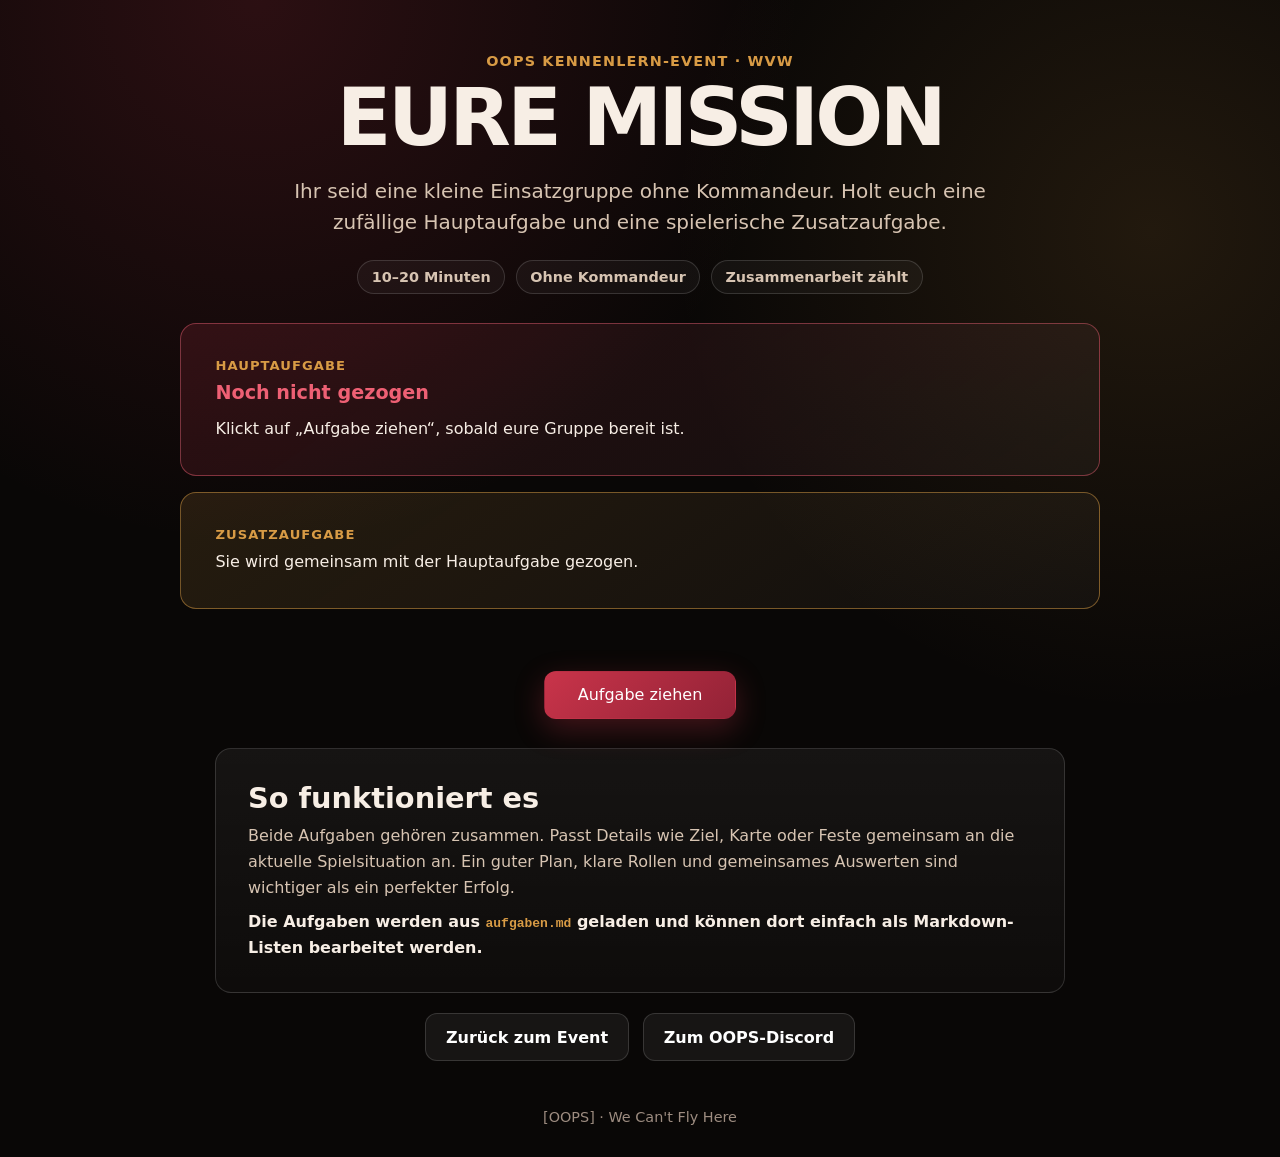
==== aufgaben.html @ e4d8ff2d "Füge HTML-, CSS- und JavaScript-Dateien für die OOPS Einsatzgruppen-Aufgabe hinzu" ====
<!doctype html>
<html lang="de">
<head>
  <meta charset="utf-8">
  <meta name="viewport" content="width=device-width, initial-scale=1">
  <meta name="description" content="Zufällige WvW-Gruppenaufgaben für das OOPS Kennenlern-Event.">
  <meta name="theme-color" content="#120b09">
  <title>[OOPS] Einsatzgruppen-Aufgabe</title>
  <link rel="stylesheet" href="styles.css">
  <link rel="stylesheet" href="aufgaben.css">
  <script src="aufgaben.js" defer></script>
</head>
<body>
  <main>
    <section class="hero task-page" id="task-page" aria-labelledby="task-title">
      <div class="eyebrow">OOPS Kennenlern-Event · WvW</div>
      <h1 id="task-title">Eure Mission</h1>

      <div class="before-draw">
        <p class="intro">Ihr seid eine kleine Einsatzgruppe ohne Kommandeur. Holt euch eine zufällige Hauptaufgabe und eine spielerische Zusatzaufgabe.</p>

        <div class="task-rules" aria-label="Rahmenbedingungen">
          <span>10–20 Minuten</span>
          <span>Ohne Kommandeur</span>
          <span>Zusammenarbeit zählt</span>
        </div>
      </div>

      <section class="mission-panel" aria-live="polite" aria-atomic="true">
        <div class="mission-card main-mission-card">
          <p class="mission-label">Hauptaufgabe</p>
          <p class="mission-category" id="category">Noch nicht gezogen</p>
          <p class="mission-text" id="main-task">Klickt auf „Aufgabe ziehen“, sobald eure Gruppe bereit ist.</p>
        </div>

        <div class="mission-card bonus-card">
          <p class="mission-label">Zusatzaufgabe</p>
          <p class="mission-text" id="bonus-task">Sie wird gemeinsam mit der Hauptaufgabe gezogen.</p>
        </div>

        <div class="mission-guidance" hidden>
          <p>Beide Aufgaben gehören zusammen. Passt Ziel, Karte oder Feste gemeinsam an die aktuelle Spielsituation an. Ein guter Plan, klare Rollen und Zusammenarbeit sind wichtiger als ein perfekter Erfolg.</p>
        </div>

        <p class="mission-time" hidden>Ihr habt 15 Minuten Zeit!</p>
        <p id="task-status" class="status" role="status"></p>
      </section>

      <div class="actions task-actions">
        <button class="button primary" id="draw-task" type="button">Aufgabe ziehen</button>
        <button class="button secondary" id="draw-again" type="button" hidden>Noch einmal ziehen</button>
        <button class="button secondary" id="copy-task" type="button" hidden>Aufgabe kopieren</button>
      </div>

      <div class="event-info compact-info before-draw">
        <h2>So funktioniert es</h2>
        <p>Beide Aufgaben gehören zusammen. Passt Details wie Ziel, Karte oder Feste gemeinsam an die aktuelle Spielsituation an. Ein guter Plan, klare Rollen und gemeinsames Auswerten sind wichtiger als ein perfekter Erfolg.</p>
        <p class="note">Die Aufgaben werden aus <code>aufgaben.md</code> geladen und können dort einfach als Markdown-Listen bearbeitet werden.</p>
      </div>

      <div class="actions back-link before-draw">
        <a class="button secondary" href="index.html">Zurück zum Event</a>
        <a class="button secondary" href="https://discord.gg/EwYqEqCdZz" target="_blank" rel="noopener noreferrer">Zum OOPS-Discord</a>
      </div>
    </section>
  </main>
  <footer><span>[OOPS] · We Can't Fly Here</span></footer>
</body>
</html>
---- styles.css ----
:root {
  color-scheme: dark;
  --bg: #090706;
  --panel: #17100d;
  --text: #f7eee5;
  --muted: #d7c4b2;
  --red: #c9344a;
  --red-light: #ee6074;
  --gold: #d89b45;
  --line: rgba(255,255,255,.14);
  --shadow: 0 24px 70px rgba(0,0,0,.5);
}

* { box-sizing: border-box; }
html { scroll-behavior: smooth; }
body {
  margin: 0;
  min-height: 100vh;
  font-family: Inter, ui-sans-serif, system-ui, -apple-system, BlinkMacSystemFont, "Segoe UI", sans-serif;
  color: var(--text);
  background:
    radial-gradient(circle at 20% 0%, rgba(201,52,74,.18), transparent 34rem),
    radial-gradient(circle at 90% 20%, rgba(216,155,69,.12), transparent 30rem),
    var(--bg);
}

main { padding: clamp(1rem, 4vw, 3.5rem) 1rem 2rem; }
.hero { width: min(1120px, 100%); margin: 0 auto; text-align: center; }
.eyebrow {
  display: inline-block;
  margin-bottom: .7rem;
  color: var(--gold);
  font-weight: 800;
  letter-spacing: .08em;
  text-transform: uppercase;
  font-size: clamp(.72rem, 1.8vw, .9rem);
}
h1 {
  margin: 0;
  font-size: clamp(2.4rem, 8vw, 5.7rem);
  line-height: .95;
  letter-spacing: -.045em;
  text-transform: uppercase;
}
.date {
  margin: .9rem 0 0;
  color: var(--red-light);
  font-size: clamp(1.15rem, 3vw, 1.65rem);
  font-weight: 850;
}
.intro {
  max-width: 760px;
  margin: 1rem auto 1.5rem;
  color: var(--muted);
  font-size: clamp(1rem, 2.2vw, 1.25rem);
  line-height: 1.55;
}
.actions {
  display: flex;
  flex-wrap: wrap;
  justify-content: center;
  gap: .8rem;
  margin-bottom: 1.6rem;
}
.button {
  display: inline-flex;
  min-height: 3rem;
  align-items: center;
  justify-content: center;
  padding: .8rem 1.25rem;
  border: 1px solid transparent;
  border-radius: .75rem;
  color: white;
  font-weight: 800;
  text-decoration: none;
  transition: transform .15s ease, filter .15s ease, border-color .15s ease;
}
.button:hover { transform: translateY(-2px); filter: brightness(1.08); }
.button:focus-visible { outline: 3px solid white; outline-offset: 3px; }
.primary { background: linear-gradient(135deg, var(--red), #922236); box-shadow: 0 10px 30px rgba(201,52,74,.3); }
.secondary { background: rgba(255,255,255,.06); border-color: var(--line); }
.flyer {
  margin: 0;
  padding: clamp(.35rem, 1vw, .7rem);
  border: 1px solid var(--line);
  border-radius: 1rem;
  background: rgba(255,255,255,.035);
  box-shadow: var(--shadow);
}
.flyer img {
  display: block;
  width: 100%;
  height: auto;
  border-radius: .65rem;
}
.event-info {
  margin: 1.5rem auto 0;
  padding: clamp(1.2rem, 3vw, 2rem);
  max-width: 850px;
  border: 1px solid var(--line);
  border-radius: 1rem;
  background: linear-gradient(180deg, rgba(255,255,255,.055), rgba(255,255,255,.025));
  text-align: left;
}
.event-info h2 { margin: 0 0 .55rem; font-size: clamp(1.35rem, 3vw, 1.8rem); }
.event-info p { margin: .55rem 0 0; color: var(--muted); line-height: 1.6; }
.event-info .note { color: var(--text); font-weight: 650; }
footer { padding: 1rem 1rem 2rem; color: #9d8c80; text-align: center; font-size: .9rem; }

@media (max-width: 520px) {
  .actions { display: grid; grid-template-columns: 1fr; }
  .button { width: 100%; }
}

@media (prefers-reduced-motion: reduce) {
  html { scroll-behavior: auto; }
  .button { transition: none; }
}
---- aufgaben.css ----
/* Ergänzung am Ende von styles.css */
button.button {
  cursor: pointer;
  font: inherit;
}

button.button:disabled {
  cursor: wait;
  opacity: .55;
}

.task-page {
  max-width: 920px;
}

.task-page h1 {
  margin-bottom: 1.25rem;
  font-size: clamp(2.7rem, 8vw, 5rem);
}

.task-page .intro {
  margin-top: 0;
  margin-bottom: 1.35rem;
}

.task-rules {
  display: flex;
  flex-wrap: wrap;
  justify-content: center;
  gap: .65rem;
  margin: 0 auto 1.8rem;
}

.task-rules span {
  padding: .5rem .85rem;
  border: 1px solid var(--line);
  border-radius: 999px;
  color: var(--muted);
  background: rgba(255,255,255,.04);
  font-size: .9rem;
  font-weight: 750;
}

.mission-panel {
  display: grid;
  gap: 1rem;
  margin: 1.25rem auto 1.5rem;
  text-align: left;
}

.mission-card {
  padding: clamp(1.35rem, 4vw, 2.15rem);
  border: 1px solid rgba(238,96,116,.45);
  border-radius: 1rem;
  background: linear-gradient(145deg, rgba(201,52,74,.16), rgba(255,255,255,.035));
  box-shadow: var(--shadow);
}

.bonus-card {
  border-color: rgba(216,155,69,.5);
  background: linear-gradient(145deg, rgba(216,155,69,.14), rgba(255,255,255,.03));
}

.mission-label {
  margin: 0 0 .5rem;
  color: var(--gold);
  font-size: .82rem;
  font-weight: 850;
  letter-spacing: .08em;
  text-transform: uppercase;
}

.mission-category {
  margin: 0 0 .8rem;
  color: var(--red-light);
  font-size: clamp(1rem, 2.3vw, 1.2rem);
  font-weight: 850;
}

.mission-text {
  margin: 0;
  font-size: clamp(1.2rem, 3vw, 1.65rem);
  line-height: 1.45;
  font-weight: 760;
}

.mission-guidance {
  padding: 1.2rem 1.35rem;
  border: 1px solid var(--line);
  border-radius: .9rem;
  background: rgba(255,255,255,.045);
  color: var(--muted);
}

.mission-guidance p {
  margin: 0;
  font-size: clamp(1rem, 2vw, 1.12rem);
  line-height: 1.6;
}

.mission-time {
  margin: .25rem 0 0;
  color: var(--text);
  font-size: clamp(1.5rem, 4vw, 2.15rem);
  font-weight: 900;
  text-align: center;
}

.status {
  min-height: 1.4rem;
  margin: 0;
  color: var(--muted);
  text-align: center;
}

.task-actions {
  gap: .85rem;
  margin: 1.25rem 0 1.8rem;
}

.task-actions .button {
  min-width: 12rem;
}

.compact-info {
  margin-top: 0;
}

.compact-info code {
  color: var(--gold);
}

.back-link {
  gap: .85rem;
  margin: 1.25rem 0 0;
}

/* Nach dem ersten Ziehen: nur noch die eigentliche Mission. */
.mission-drawn .before-draw {
  display: none;
}

.mission-drawn .mission-panel {
  gap: 1.15rem;
  margin-top: .25rem;
}

.mission-drawn .mission-card {
  border-width: 2px;
}

.mission-drawn .main-mission-card {
  box-shadow: 0 22px 65px rgba(201,52,74,.23);
}

.mission-drawn .bonus-card {
  box-shadow: 0 18px 55px rgba(216,155,69,.16);
}

.mission-drawn .task-actions {
  margin-top: 1.5rem;
  margin-bottom: 0;
}

.mission-drawn + footer,
body:has(.mission-drawn) footer {
  display: none;
}

@media (max-width: 620px) {
  .task-page h1 {
    margin-bottom: 1rem;
  }

  .mission-panel {
    gap: .8rem;
  }

  .task-actions {
    display: grid;
    grid-template-columns: 1fr;
  }

  .task-actions .button {
    width: 100%;
    min-width: 0;
  }
}

/* Das hidden-Attribut muss stärker sein als .button { display:inline-flex }. */
[hidden] {
  display: none !important;
}

/* Ruhiger, klarer Startzustand. */
.task-page:not(.mission-drawn) .mission-panel {
  margin-top: 1rem;
}

.task-page:not(.mission-drawn) .mission-card {
  box-shadow: none;
}

.task-page:not(.mission-drawn) .mission-text {
  font-size: 1rem;
  font-weight: 500;
}

/* Nach dem Ziehen nimmt die Mission sichtbar den Raum ein. */
.mission-drawn {
  max-width: 980px;
}

.mission-drawn h1 {
  margin-bottom: 1.6rem;
}

.mission-drawn .mission-panel {
  margin-bottom: 1rem;
}

.mission-drawn .mission-guidance {
  margin-top: .1rem;
}

.mission-drawn .mission-time {
  margin: .55rem 0 .15rem;
}

.mission-drawn .task-actions {
  justify-content: center;
}
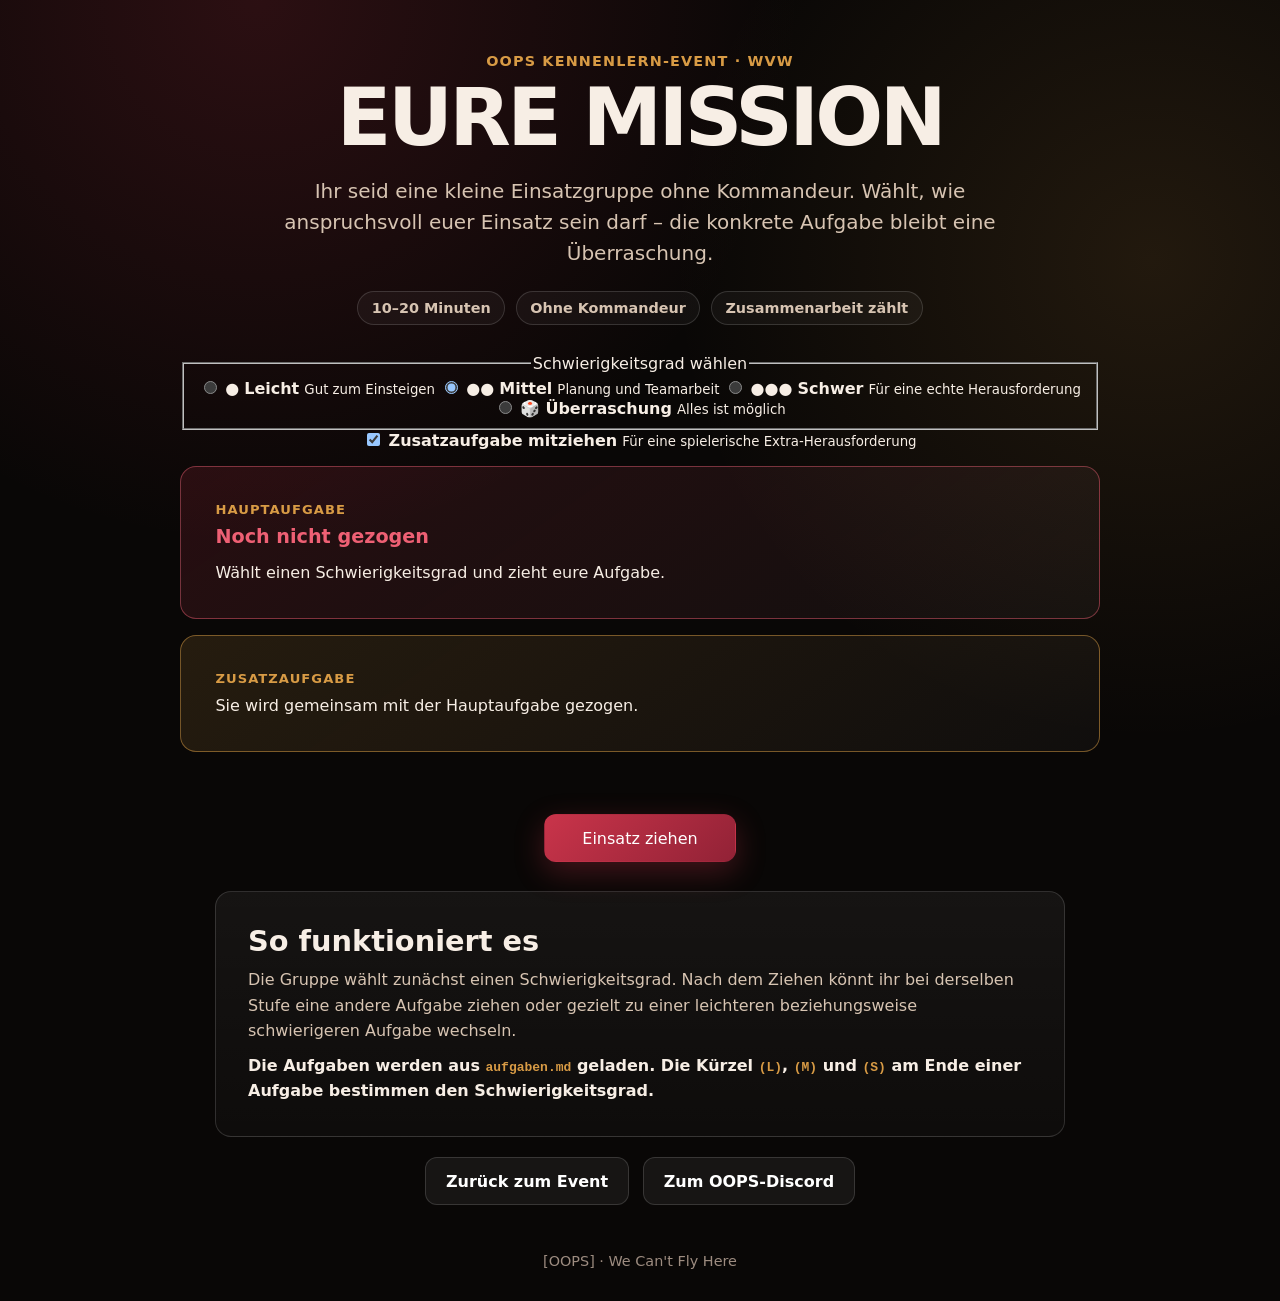
==== commit 26193924: "Erweitere Aufgabenseite um Schwierigkeitswahl" ====
--- a/aufgaben.html
+++ b/aufgaben.html
@@ -17,45 +17,92 @@
       <h1 id="task-title">Eure Mission</h1>
 
       <div class="before-draw">
-        <p class="intro">Ihr seid eine kleine Einsatzgruppe ohne Kommandeur. Holt euch eine zufällige Hauptaufgabe und eine spielerische Zusatzaufgabe.</p>
+        <p class="intro">Ihr seid eine kleine Einsatzgruppe ohne Kommandeur. Wählt, wie anspruchsvoll euer Einsatz sein darf – die konkrete Aufgabe bleibt eine Überraschung.</p>
 
         <div class="task-rules" aria-label="Rahmenbedingungen">
           <span>10–20 Minuten</span>
           <span>Ohne Kommandeur</span>
           <span>Zusammenarbeit zählt</span>
         </div>
+
+        <fieldset class="difficulty-picker">
+          <legend>Schwierigkeitsgrad wählen</legend>
+          <div class="difficulty-options">
+            <label class="difficulty-option difficulty-easy">
+              <input type="radio" name="difficulty" value="L">
+              <span class="difficulty-symbol" aria-hidden="true">●</span>
+              <strong>Leicht</strong>
+              <small>Gut zum Einsteigen</small>
+            </label>
+            <label class="difficulty-option difficulty-medium">
+              <input type="radio" name="difficulty" value="M" checked>
+              <span class="difficulty-symbol" aria-hidden="true">●●</span>
+              <strong>Mittel</strong>
+              <small>Planung und Teamarbeit</small>
+            </label>
+            <label class="difficulty-option difficulty-hard">
+              <input type="radio" name="difficulty" value="S">
+              <span class="difficulty-symbol" aria-hidden="true">●●●</span>
+              <strong>Schwer</strong>
+              <small>Für eine echte Herausforderung</small>
+            </label>
+            <label class="difficulty-option difficulty-random">
+              <input type="radio" name="difficulty" value="random">
+              <span class="difficulty-symbol" aria-hidden="true">🎲</span>
+              <strong>Überraschung</strong>
+              <small>Alles ist möglich</small>
+            </label>
+          </div>
+        </fieldset>
+
+        <label class="bonus-toggle">
+          <input type="checkbox" id="include-bonus" checked>
+          <span>
+            <strong>Zusatzaufgabe mitziehen</strong>
+            <small>Für eine spielerische Extra-Herausforderung</small>
+          </span>
+        </label>
       </div>
 
       <section class="mission-panel" aria-live="polite" aria-atomic="true">
         <div class="mission-card main-mission-card">
-          <p class="mission-label">Hauptaufgabe</p>
+          <div class="mission-heading">
+            <p class="mission-label">Hauptaufgabe</p>
+            <span class="difficulty-badge" id="difficulty-badge" hidden></span>
+          </div>
           <p class="mission-category" id="category">Noch nicht gezogen</p>
-          <p class="mission-text" id="main-task">Klickt auf „Aufgabe ziehen“, sobald eure Gruppe bereit ist.</p>
+          <p class="mission-text" id="main-task">Wählt einen Schwierigkeitsgrad und zieht eure Aufgabe.</p>
         </div>
 
-        <div class="mission-card bonus-card">
+        <div class="mission-card bonus-card" id="bonus-card">
           <p class="mission-label">Zusatzaufgabe</p>
           <p class="mission-text" id="bonus-task">Sie wird gemeinsam mit der Hauptaufgabe gezogen.</p>
         </div>
 
         <div class="mission-guidance" hidden>
-          <p>Beide Aufgaben gehören zusammen. Passt Ziel, Karte oder Feste gemeinsam an die aktuelle Spielsituation an. Ein guter Plan, klare Rollen und Zusammenarbeit sind wichtiger als ein perfekter Erfolg.</p>
+          <p>Passt Ziel, Karte oder Feste gemeinsam an die aktuelle Spielsituation an. Ein guter Plan, klare Rollen und Zusammenarbeit sind wichtiger als ein perfekter Erfolg.</p>
         </div>
 
-        <p class="mission-time" hidden>Ihr habt 15 Minuten Zeit!</p>
+        <p class="mission-time" hidden>Plant für euren Einsatz etwa 15 Minuten ein.</p>
         <p id="task-status" class="status" role="status"></p>
       </section>
 
-      <div class="actions task-actions">
-        <button class="button primary" id="draw-task" type="button">Aufgabe ziehen</button>
-        <button class="button secondary" id="draw-again" type="button" hidden>Noch einmal ziehen</button>
-        <button class="button secondary" id="copy-task" type="button" hidden>Aufgabe kopieren</button>
+      <div class="actions task-actions before-draw">
+        <button class="button primary" id="draw-task" type="button">Einsatz ziehen</button>
+      </div>
+
+      <div class="actions task-actions after-draw" hidden>
+        <button class="button secondary difficulty-action" id="draw-easier" type="button">Leichter</button>
+        <button class="button primary" id="draw-again" type="button">Andere Aufgabe</button>
+        <button class="button secondary difficulty-action" id="draw-harder" type="button">Schwieriger</button>
+        <button class="button secondary" id="copy-task" type="button">Aufgabe kopieren</button>
+        <button class="button text-button" id="change-selection" type="button">Auswahl ändern</button>
       </div>
 
       <div class="event-info compact-info before-draw">
         <h2>So funktioniert es</h2>
-        <p>Beide Aufgaben gehören zusammen. Passt Details wie Ziel, Karte oder Feste gemeinsam an die aktuelle Spielsituation an. Ein guter Plan, klare Rollen und gemeinsames Auswerten sind wichtiger als ein perfekter Erfolg.</p>
-        <p class="note">Die Aufgaben werden aus <code>aufgaben.md</code> geladen und können dort einfach als Markdown-Listen bearbeitet werden.</p>
+        <p>Die Gruppe wählt zunächst einen Schwierigkeitsgrad. Nach dem Ziehen könnt ihr bei derselben Stufe eine andere Aufgabe ziehen oder gezielt zu einer leichteren beziehungsweise schwierigeren Aufgabe wechseln.</p>
+        <p class="note">Die Aufgaben werden aus <code>aufgaben.md</code> geladen. Die Kürzel <code>(L)</code>, <code>(M)</code> und <code>(S)</code> am Ende einer Aufgabe bestimmen den Schwierigkeitsgrad.</p>
       </div>
 
       <div class="actions back-link before-draw">
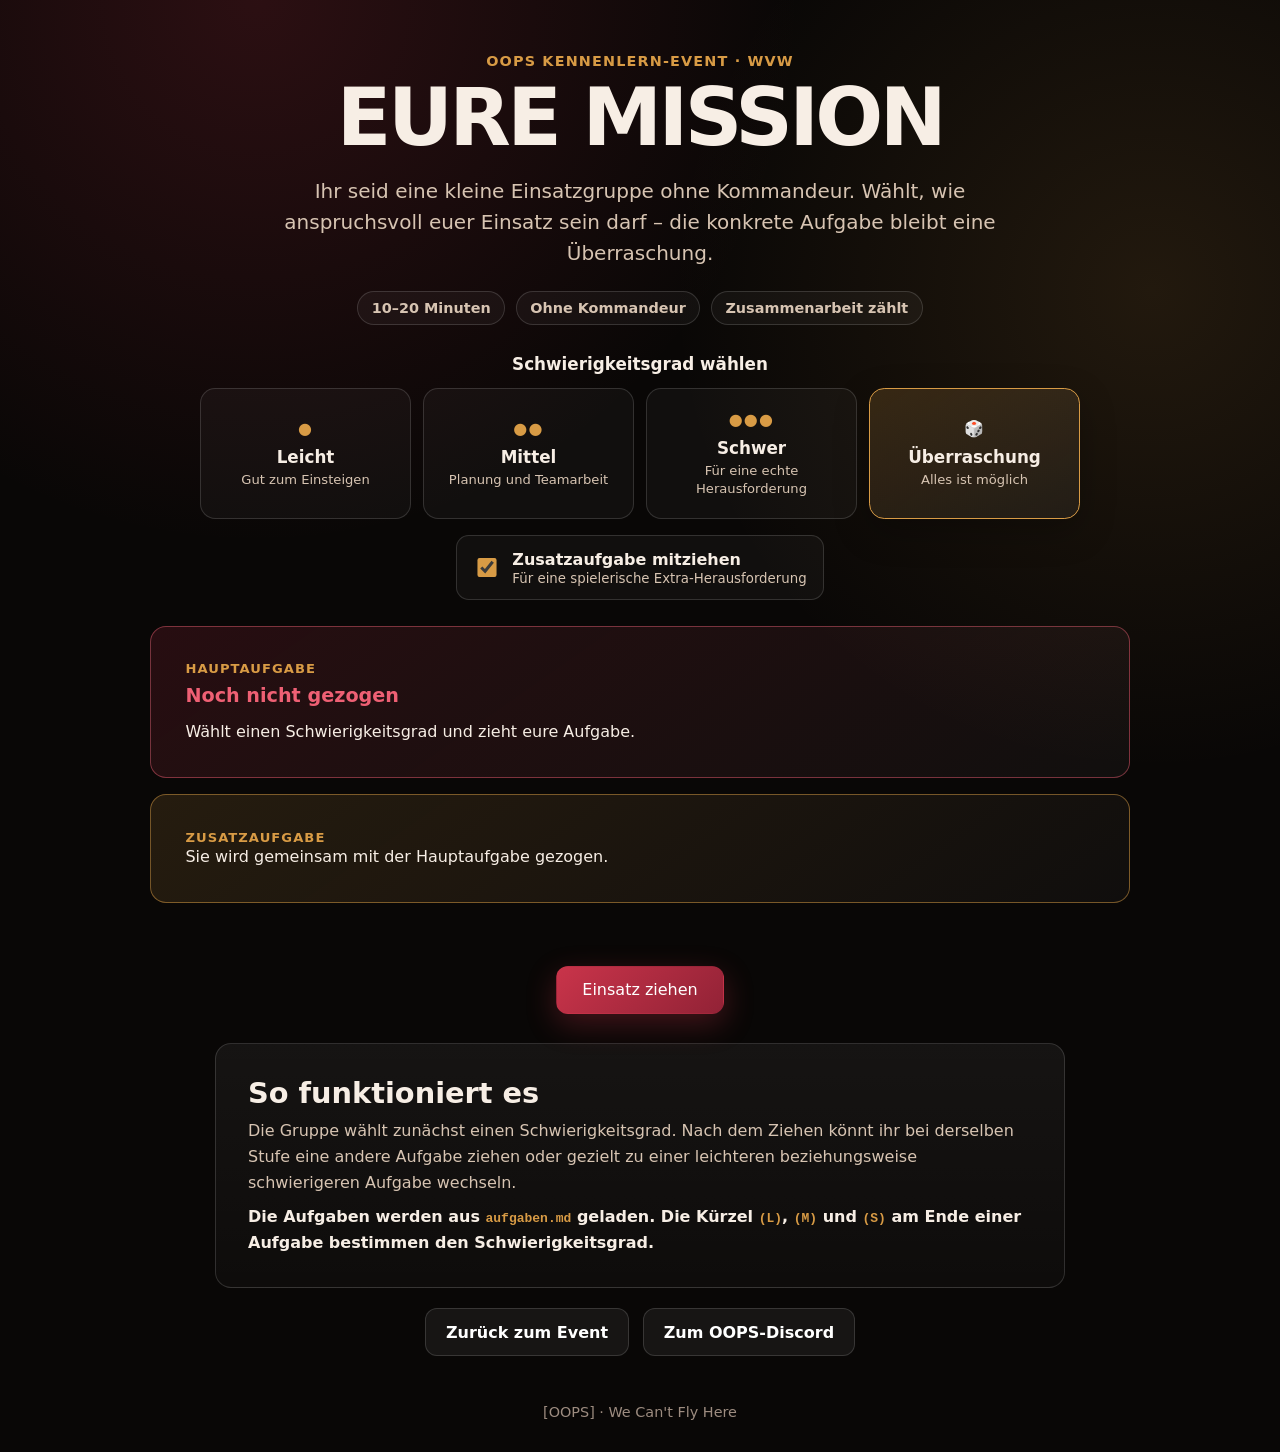
==== commit 987d3c56: "Setze Überraschung als Standardauswahl" ====
--- a/aufgaben.html
+++ b/aufgaben.html
@@ -35,7 +35,7 @@
               <small>Gut zum Einsteigen</small>
             </label>
             <label class="difficulty-option difficulty-medium">
-              <input type="radio" name="difficulty" value="M" checked>
+              <input type="radio" name="difficulty" value="M">
               <span class="difficulty-symbol" aria-hidden="true">●●</span>
               <strong>Mittel</strong>
               <small>Planung und Teamarbeit</small>
@@ -47,7 +47,7 @@
               <small>Für eine echte Herausforderung</small>
             </label>
             <label class="difficulty-option difficulty-random">
-              <input type="radio" name="difficulty" value="random">
+              <input type="radio" name="difficulty" value="random" checked>
               <span class="difficulty-symbol" aria-hidden="true">🎲</span>
               <strong>Überraschung</strong>
               <small>Alles ist möglich</small>
--- a/aufgaben.css
+++ b/aufgaben.css
@@ -1,16 +1,16 @@
-/* Ergänzung am Ende von styles.css */
 button.button {
   cursor: pointer;
   font: inherit;
 }
 
 button.button:disabled {
-  cursor: wait;
-  opacity: .55;
+  cursor: not-allowed;
+  opacity: .45;
+  transform: none;
 }
 
 .task-page {
-  max-width: 920px;
+  max-width: 980px;
 }
 
 .task-page h1 {
@@ -41,6 +41,111 @@
   font-weight: 750;
 }
 
+.difficulty-picker {
+  max-width: 880px;
+  margin: 0 auto 1rem;
+  padding: 0;
+  border: 0;
+}
+
+.difficulty-picker legend {
+  width: 100%;
+  margin-bottom: .9rem;
+  font-size: 1.05rem;
+  font-weight: 850;
+  text-align: center;
+}
+
+.difficulty-options {
+  display: grid;
+  grid-template-columns: repeat(4, minmax(0, 1fr));
+  gap: .75rem;
+}
+
+.difficulty-option {
+  position: relative;
+  display: grid;
+  gap: .25rem;
+  min-height: 8.2rem;
+  align-content: center;
+  padding: 1rem .75rem;
+  border: 1px solid var(--line);
+  border-radius: .95rem;
+  background: rgba(255,255,255,.035);
+  cursor: pointer;
+  transition: transform .15s ease, border-color .15s ease, background .15s ease;
+}
+
+.difficulty-option:hover {
+  transform: translateY(-2px);
+  border-color: rgba(255,255,255,.32);
+}
+
+.difficulty-option:has(input:focus-visible) {
+  outline: 3px solid white;
+  outline-offset: 3px;
+}
+
+.difficulty-option:has(input:checked) {
+  border-color: var(--gold);
+  background: linear-gradient(145deg, rgba(216,155,69,.18), rgba(255,255,255,.05));
+  box-shadow: 0 12px 35px rgba(0,0,0,.25);
+}
+
+.difficulty-option input {
+  position: absolute;
+  inline-size: 1px;
+  block-size: 1px;
+  opacity: 0;
+}
+
+.difficulty-symbol {
+  min-height: 1.5rem;
+  color: var(--gold);
+  font-size: 1rem;
+  letter-spacing: .08em;
+}
+
+.difficulty-option strong {
+  font-size: 1.05rem;
+}
+
+.difficulty-option small {
+  color: var(--muted);
+  font-size: .82rem;
+  line-height: 1.35;
+}
+
+.bonus-toggle {
+  display: flex;
+  gap: .8rem;
+  align-items: center;
+  width: fit-content;
+  max-width: 100%;
+  margin: 1rem auto 1.6rem;
+  padding: .85rem 1rem;
+  border: 1px solid var(--line);
+  border-radius: .8rem;
+  background: rgba(255,255,255,.035);
+  text-align: left;
+  cursor: pointer;
+}
+
+.bonus-toggle input {
+  width: 1.2rem;
+  height: 1.2rem;
+  accent-color: var(--gold);
+}
+
+.bonus-toggle span {
+  display: grid;
+  gap: .1rem;
+}
+
+.bonus-toggle small {
+  color: var(--muted);
+}
+
 .mission-panel {
   display: grid;
   gap: 1rem;
@@ -61,14 +166,36 @@
   background: linear-gradient(145deg, rgba(216,155,69,.14), rgba(255,255,255,.03));
 }
 
+.mission-heading {
+  display: flex;
+  flex-wrap: wrap;
+  justify-content: space-between;
+  gap: .6rem;
+  align-items: center;
+  margin-bottom: .5rem;
+}
+
 .mission-label {
-  margin: 0 0 .5rem;
+  margin: 0;
   color: var(--gold);
   font-size: .82rem;
   font-weight: 850;
   letter-spacing: .08em;
   text-transform: uppercase;
 }
+
+.difficulty-badge {
+  padding: .35rem .65rem;
+  border: 1px solid currentColor;
+  border-radius: 999px;
+  font-size: .82rem;
+  font-weight: 850;
+  letter-spacing: .03em;
+}
+
+.difficulty-badge.easy { color: #9ed59e; }
+.difficulty-badge.medium { color: var(--gold); }
+.difficulty-badge.hard { color: var(--red-light); }
 
 .mission-category {
   margin: 0 0 .8rem;
@@ -101,8 +228,8 @@
 .mission-time {
   margin: .25rem 0 0;
   color: var(--text);
-  font-size: clamp(1.5rem, 4vw, 2.15rem);
-  font-weight: 900;
+  font-size: clamp(1.2rem, 3vw, 1.65rem);
+  font-weight: 850;
   text-align: center;
 }
 
@@ -114,12 +241,18 @@
 }
 
 .task-actions {
-  gap: .85rem;
+  gap: .75rem;
   margin: 1.25rem 0 1.8rem;
 }
 
 .task-actions .button {
-  min-width: 12rem;
+  min-width: 10.5rem;
+}
+
+.task-actions .text-button {
+  border-color: transparent;
+  background: transparent;
+  color: var(--muted);
 }
 
 .compact-info {
@@ -135,7 +268,6 @@
   margin: 1.25rem 0 0;
 }
 
-/* Nach dem ersten Ziehen: nur noch die eigentliche Mission. */
 .mission-drawn .before-draw {
   display: none;
 }
@@ -162,9 +294,51 @@
   margin-bottom: 0;
 }
 
-.mission-drawn + footer,
 body:has(.mission-drawn) footer {
   display: none;
+}
+
+[hidden] {
+  display: none !important;
+}
+
+.task-page:not(.mission-drawn) .mission-panel {
+  margin-top: 1rem;
+}
+
+.task-page:not(.mission-drawn) .mission-card {
+  box-shadow: none;
+}
+
+.task-page:not(.mission-drawn) .mission-text {
+  font-size: 1rem;
+  font-weight: 500;
+}
+
+.mission-drawn h1 {
+  margin-bottom: 1.6rem;
+}
+
+.mission-drawn .mission-panel {
+  margin-bottom: 1rem;
+}
+
+.mission-drawn .mission-guidance {
+  margin-top: .1rem;
+}
+
+.mission-drawn .mission-time {
+  margin: .55rem 0 .15rem;
+}
+
+.mission-drawn .task-actions {
+  justify-content: center;
+}
+
+@media (max-width: 760px) {
+  .difficulty-options {
+    grid-template-columns: repeat(2, minmax(0, 1fr));
+  }
 }
 
 @media (max-width: 620px) {
@@ -178,55 +352,34 @@
 
   .task-actions {
     display: grid;
-    grid-template-columns: 1fr;
+    grid-template-columns: repeat(2, minmax(0, 1fr));
   }
 
   .task-actions .button {
     width: 100%;
     min-width: 0;
   }
-}
-
-/* Das hidden-Attribut muss stärker sein als .button { display:inline-flex }. */
-[hidden] {
-  display: none !important;
-}
-
-/* Ruhiger, klarer Startzustand. */
-.task-page:not(.mission-drawn) .mission-panel {
-  margin-top: 1rem;
-}
-
-.task-page:not(.mission-drawn) .mission-card {
-  box-shadow: none;
-}
-
-.task-page:not(.mission-drawn) .mission-text {
-  font-size: 1rem;
-  font-weight: 500;
-}
-
-/* Nach dem Ziehen nimmt die Mission sichtbar den Raum ein. */
-.mission-drawn {
-  max-width: 980px;
-}
-
-.mission-drawn h1 {
-  margin-bottom: 1.6rem;
-}
-
-.mission-drawn .mission-panel {
-  margin-bottom: 1rem;
-}
-
-.mission-drawn .mission-guidance {
-  margin-top: .1rem;
-}
-
-.mission-drawn .mission-time {
-  margin: .55rem 0 .15rem;
-}
-
-.mission-drawn .task-actions {
-  justify-content: center;
-}
+
+  .task-actions .text-button,
+  .task-actions .primary {
+    grid-column: 1 / -1;
+  }
+}
+
+@media (max-width: 430px) {
+  .difficulty-options,
+  .task-actions {
+    grid-template-columns: 1fr;
+  }
+
+  .task-actions .text-button,
+  .task-actions .primary {
+    grid-column: auto;
+  }
+}
+
+@media (prefers-reduced-motion: reduce) {
+  .difficulty-option {
+    transition: none;
+  }
+}
